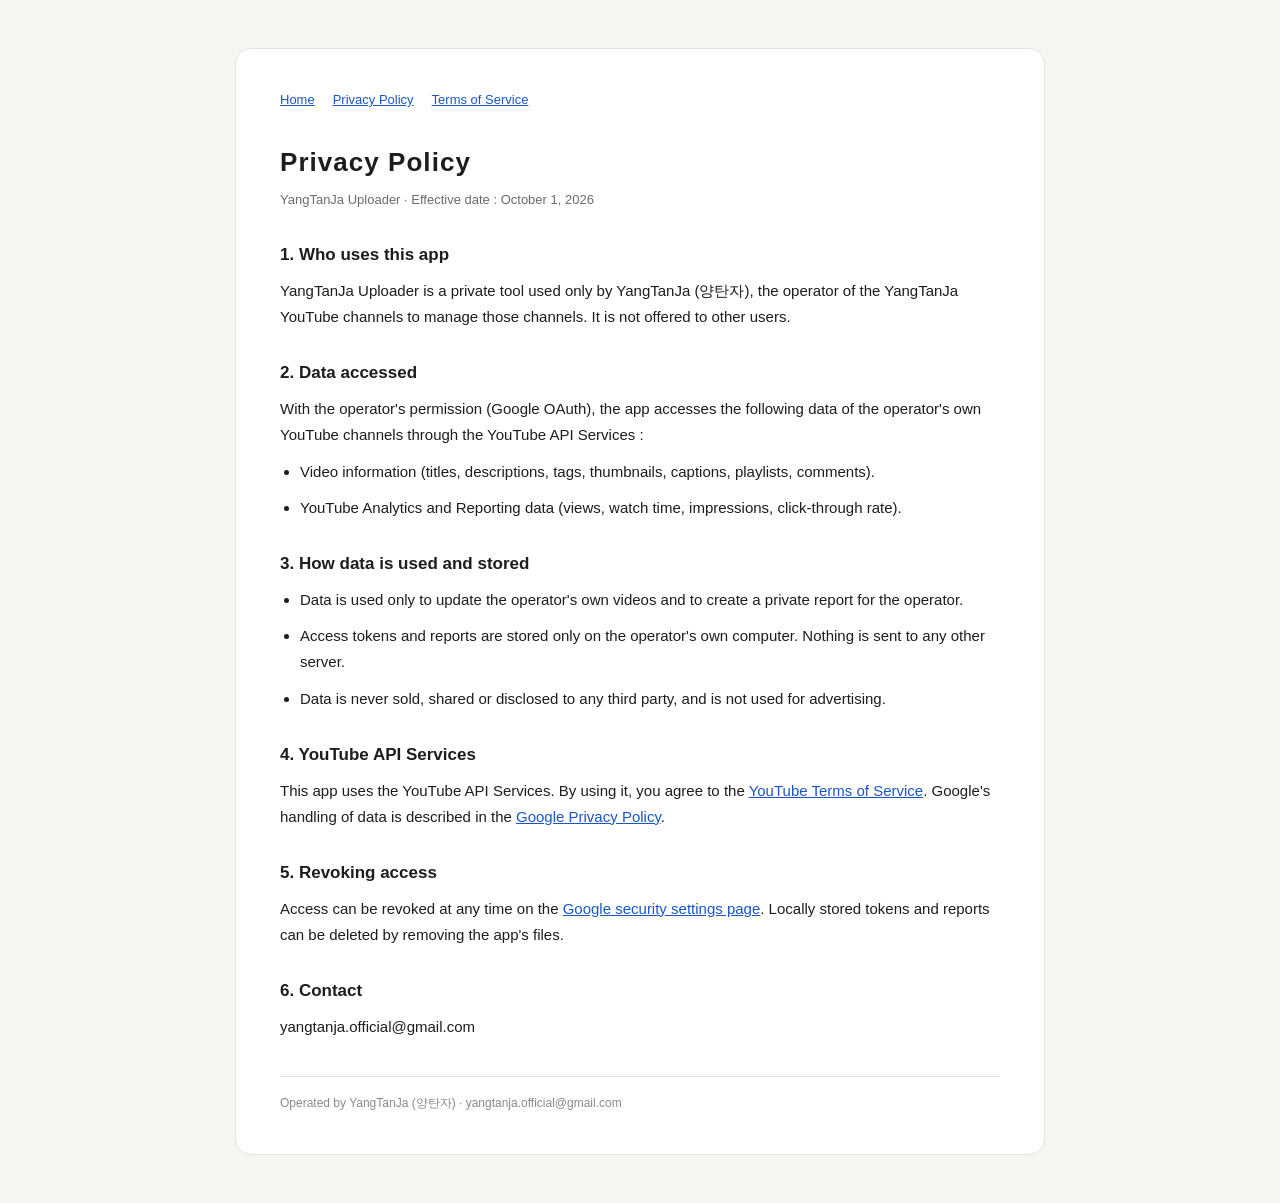
==== privacy.html @ 9a558bab "Add files via upload" ====
<!doctype html>
<html lang="en">
<head>
	<meta charset="utf-8">
	<meta name="viewport" content="width=device-width,initial-scale=1">
	<title>Privacy Policy · YangTanJa Uploader</title>
	<link rel="stylesheet" href="style.css">
</head>
<body>
	<div class="wrap">
		<nav><a href="./">Home</a><a href="privacy.html">Privacy Policy</a><a href="terms.html">Terms of Service</a></nav>
		<h1>Privacy Policy</h1>
		<p class="sub">YangTanJa Uploader · Effective date : October 1, 2026</p>
		<h2>1. Who uses this app</h2>
		<p>YangTanJa Uploader is a private tool used only by YangTanJa (양탄자), the operator of the YangTanJa YouTube channels to manage those channels. It is not offered to other users.</p>
		<h2>2. Data accessed</h2>
		<p>With the operator's permission (Google OAuth), the app accesses the following data of the operator's own YouTube channels through the YouTube API Services :</p>
		<ul>
			<li>Video information (titles, descriptions, tags, thumbnails, captions, playlists, comments).</li>
			<li>YouTube Analytics and Reporting data (views, watch time, impressions, click-through rate).</li>
		</ul>
		<h2>3. How data is used and stored</h2>
		<ul>
			<li>Data is used only to update the operator's own videos and to create a private report for the operator.</li>
			<li>Access tokens and reports are stored only on the operator's own computer. Nothing is sent to any other server.</li>
			<li>Data is never sold, shared or disclosed to any third party, and is not used for advertising.</li>
		</ul>
		<h2>4. YouTube API Services</h2>
		<p>This app uses the YouTube API Services. By using it, you agree to the <a href="https://www.youtube.com/t/terms" target="_blank" rel="noopener">YouTube Terms of Service</a>. Google's handling of data is described in the <a href="https://policies.google.com/privacy" target="_blank" rel="noopener">Google Privacy Policy</a>.</p>
		<h2>5. Revoking access</h2>
		<p>Access can be revoked at any time on the <a href="https://myaccount.google.com/permissions" target="_blank" rel="noopener">Google security settings page</a>. Locally stored tokens and reports can be deleted by removing the app's files.</p>
		<h2>6. Contact</h2>
		<p>yangtanja.official@gmail.com</p>
		<footer>Operated by YangTanJa (양탄자) · yangtanja.official@gmail.com</footer>
	</div>
</body>
</html>
---- style.css ----
body{margin:0;padding:48px 20px;font-family:"Pretendard","Apple SD Gothic Neo","Malgun Gothic",sans-serif;color:#1d1d1f;font-size:15px;line-height:1.75;background:#f6f5f1}
.wrap{margin:0 auto;padding:40px 44px;max-width:720px;background:#ffffff;border:1px solid #e4e2dc;border-radius:16px}
nav{margin:0 0 28px;display:flex;gap:18px;font-size:13px}
h1{margin:0 0 4px;font-size:26px;font-weight:800;letter-spacing:.04em}
h2{margin:28px 0 8px;font-size:17px;font-weight:700}
p,li{margin:0 0 10px}
ul{margin:0 0 10px;padding:0 0 0 20px}
.sub{margin:0 0 24px;color:#6b6b6b;font-size:13px}
a{color:#1a56c4}
footer{margin:36px 0 0;padding:16px 0 0;color:#8a8a8a;font-size:12px;border-top:1px solid #e4e2dc}
@media (max-width:600px){.wrap{padding:28px 22px}}
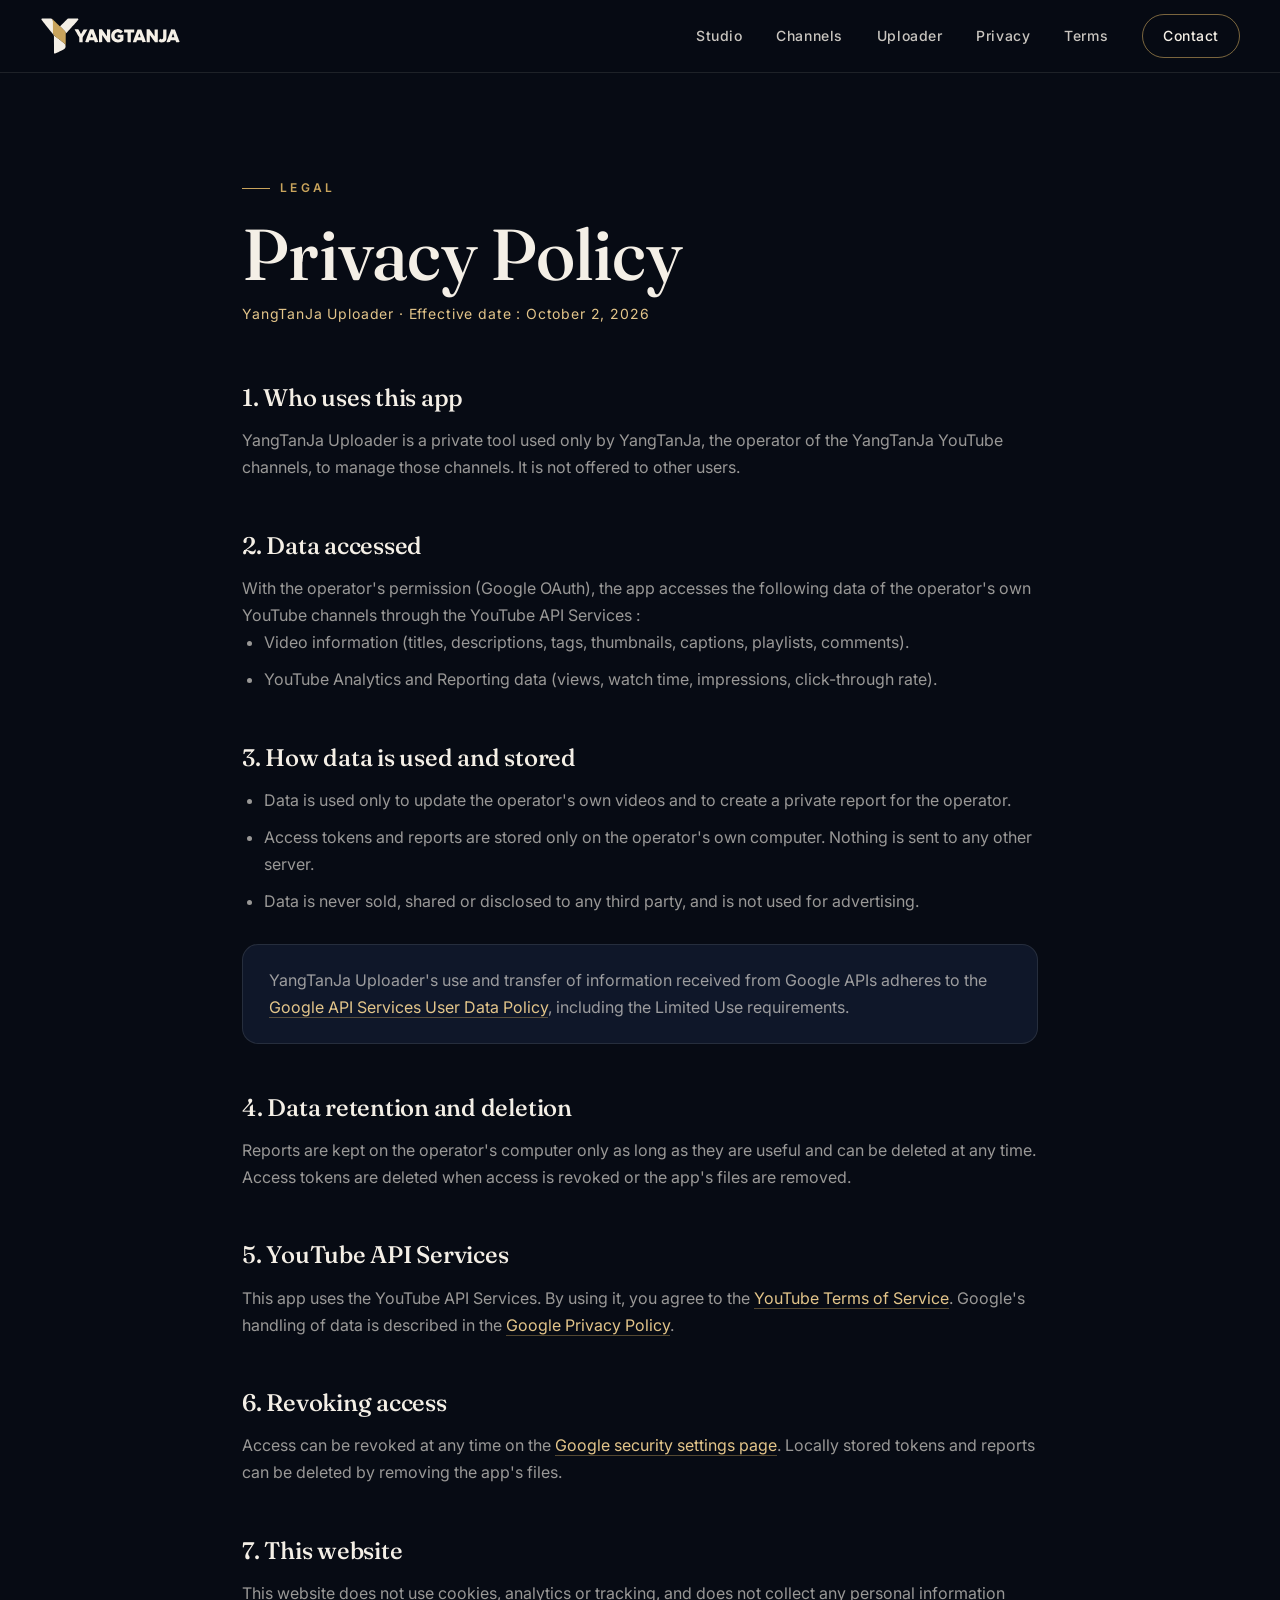
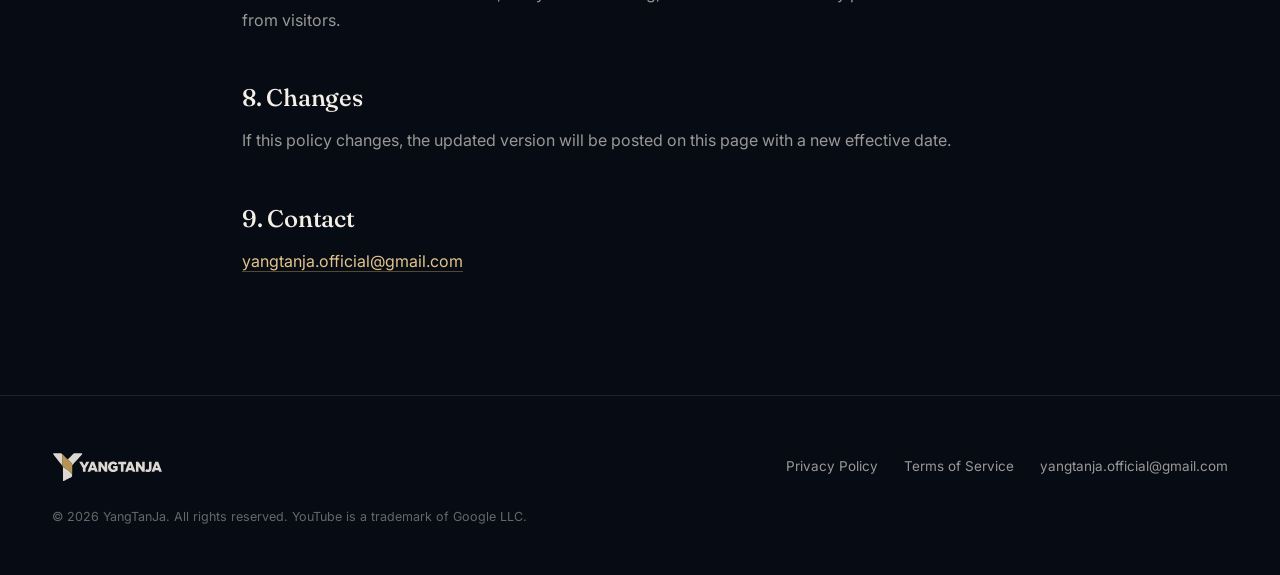
==== commit a7c94f50: "Redesign homepage with new identity" ====
--- a/privacy.html
+++ b/privacy.html
@@ -4,34 +4,69 @@
 	<meta charset="utf-8">
 	<meta name="viewport" content="width=device-width,initial-scale=1">
 	<title>Privacy Policy · YangTanJa Uploader</title>
+	<meta name="theme-color" content="#070B14">
+	<link rel="icon" type="image/svg+xml" href="images/favicon.svg">
+	<link rel="preconnect" href="https://fonts.googleapis.com">
+	<link rel="preconnect" href="https://fonts.gstatic.com" crossorigin>
+	<link href="https://fonts.googleapis.com/css2?family=Fraunces:opsz,wght@9..144,300;9..144,500;9..144,700&family=Inter:wght@300;400;500;600;700&display=swap" rel="stylesheet">
 	<link rel="stylesheet" href="style.css">
 </head>
 <body>
-	<div class="wrap">
-		<nav><a href="./">Home</a><a href="privacy.html">Privacy Policy</a><a href="terms.html">Terms of Service</a></nav>
-		<h1>Privacy Policy</h1>
-		<p class="sub">YangTanJa Uploader · Effective date : October 1, 2026</p>
-		<h2>1. Who uses this app</h2>
-		<p>YangTanJa Uploader is a private tool used only by YangTanJa (양탄자), the operator of the YangTanJa YouTube channels to manage those channels. It is not offered to other users.</p>
-		<h2>2. Data accessed</h2>
-		<p>With the operator's permission (Google OAuth), the app accesses the following data of the operator's own YouTube channels through the YouTube API Services :</p>
-		<ul>
-			<li>Video information (titles, descriptions, tags, thumbnails, captions, playlists, comments).</li>
-			<li>YouTube Analytics and Reporting data (views, watch time, impressions, click-through rate).</li>
-		</ul>
-		<h2>3. How data is used and stored</h2>
-		<ul>
-			<li>Data is used only to update the operator's own videos and to create a private report for the operator.</li>
-			<li>Access tokens and reports are stored only on the operator's own computer. Nothing is sent to any other server.</li>
-			<li>Data is never sold, shared or disclosed to any third party, and is not used for advertising.</li>
-		</ul>
-		<h2>4. YouTube API Services</h2>
-		<p>This app uses the YouTube API Services. By using it, you agree to the <a href="https://www.youtube.com/t/terms" target="_blank" rel="noopener">YouTube Terms of Service</a>. Google's handling of data is described in the <a href="https://policies.google.com/privacy" target="_blank" rel="noopener">Google Privacy Policy</a>.</p>
-		<h2>5. Revoking access</h2>
-		<p>Access can be revoked at any time on the <a href="https://myaccount.google.com/permissions" target="_blank" rel="noopener">Google security settings page</a>. Locally stored tokens and reports can be deleted by removing the app's files.</p>
-		<h2>6. Contact</h2>
-		<p>yangtanja.official@gmail.com</p>
-		<footer>Operated by YangTanJa (양탄자) · yangtanja.official@gmail.com</footer>
-	</div>
+	<header class="top solid">
+		<a class="brand" href="./" aria-label="YangTanJa home"><img src="images/logo.svg" alt="YangTanJa" width="172" height="46"></a>
+		<nav class="menu" aria-label="Main">
+			<a href="./#studio">Studio</a>
+			<a href="./#channels">Channels</a>
+			<a href="./#uploader">Uploader</a>
+			<a href="privacy.html">Privacy</a>
+			<a href="terms.html">Terms</a>
+			<a class="pill" href="./#contact">Contact</a>
+		</nav>
+		<button class="burger" aria-label="Open menu" aria-expanded="false"><span></span><span></span></button>
+	</header>
+	<main class="doc">
+		<div class="wrap">
+			<p class="eyebrow">Legal</p>
+			<h1>Privacy Policy</h1>
+			<p class="sub">YangTanJa Uploader · Effective date : October 2, 2026</p>
+			<h2>1. Who uses this app</h2>
+			<p>YangTanJa Uploader is a private tool used only by YangTanJa, the operator of the YangTanJa YouTube channels, to manage those channels. It is not offered to other users.</p>
+			<h2>2. Data accessed</h2>
+			<p>With the operator's permission (Google OAuth), the app accesses the following data of the operator's own YouTube channels through the YouTube API Services :</p>
+			<ul>
+				<li>Video information (titles, descriptions, tags, thumbnails, captions, playlists, comments).</li>
+				<li>YouTube Analytics and Reporting data (views, watch time, impressions, click-through rate).</li>
+			</ul>
+			<h2>3. How data is used and stored</h2>
+			<ul>
+				<li>Data is used only to update the operator's own videos and to create a private report for the operator.</li>
+				<li>Access tokens and reports are stored only on the operator's own computer. Nothing is sent to any other server.</li>
+				<li>Data is never sold, shared or disclosed to any third party, and is not used for advertising.</li>
+			</ul>
+			<div class="box">
+				<p>YangTanJa Uploader's use and transfer of information received from Google APIs adheres to the <a href="https://developers.google.com/terms/api-services-user-data-policy" target="_blank" rel="noopener">Google API Services User Data Policy</a>, including the Limited Use requirements.</p>
+			</div>
+			<h2>4. Data retention and deletion</h2>
+			<p>Reports are kept on the operator's computer only as long as they are useful and can be deleted at any time. Access tokens are deleted when access is revoked or the app's files are removed.</p>
+			<h2>5. YouTube API Services</h2>
+			<p>This app uses the YouTube API Services. By using it, you agree to the <a href="https://www.youtube.com/t/terms" target="_blank" rel="noopener">YouTube Terms of Service</a>. Google's handling of data is described in the <a href="https://policies.google.com/privacy" target="_blank" rel="noopener">Google Privacy Policy</a>.</p>
+			<h2>6. Revoking access</h2>
+			<p>Access can be revoked at any time on the <a href="https://myaccount.google.com/permissions" target="_blank" rel="noopener">Google security settings page</a>. Locally stored tokens and reports can be deleted by removing the app's files.</p>
+			<h2>7. This website</h2>
+			<p>This website does not use cookies, analytics or tracking, and does not collect any personal information from visitors.</p>
+			<h2>8. Changes</h2>
+			<p>If this policy changes, the updated version will be posted on this page with a new effective date.</p>
+			<h2>9. Contact</h2>
+			<p><a href="mailto:yangtanja.official@gmail.com">yangtanja.official@gmail.com</a></p>
+		</div>
+	</main>
+	<footer class="foot">
+		<div class="wrap">
+			<img src="images/logo.svg" alt="YangTanJa" width="140" height="38">
+			<nav aria-label="Legal"><a href="privacy.html">Privacy Policy</a><a href="terms.html">Terms of Service</a><a href="mailto:yangtanja.official@gmail.com">yangtanja.official@gmail.com</a></nav>
+			<p>© 2026 YangTanJa. All rights reserved. YouTube is a trademark of Google LLC.</p>
+		</div>
+	</footer>
+	<script src="site.js"></script>
 </body>
 </html>
--- a/style.css
+++ b/style.css
@@ -1,11 +1,157 @@
-body{margin:0;padding:48px 20px;font-family:"Pretendard","Apple SD Gothic Neo","Malgun Gothic",sans-serif;color:#1d1d1f;font-size:15px;line-height:1.75;background:#f6f5f1}
-.wrap{margin:0 auto;padding:40px 44px;max-width:720px;background:#ffffff;border:1px solid #e4e2dc;border-radius:16px}
-nav{margin:0 0 28px;display:flex;gap:18px;font-size:13px}
-h1{margin:0 0 4px;font-size:26px;font-weight:800;letter-spacing:.04em}
-h2{margin:28px 0 8px;font-size:17px;font-weight:700}
-p,li{margin:0 0 10px}
-ul{margin:0 0 10px;padding:0 0 0 20px}
-.sub{margin:0 0 24px;color:#6b6b6b;font-size:13px}
-a{color:#1a56c4}
-footer{margin:36px 0 0;padding:16px 0 0;color:#8a8a8a;font-size:12px;border-top:1px solid #e4e2dc}
-@media (max-width:600px){.wrap{padding:28px 22px}}
+:root{--ink:#070B14;--ink2:#0B1222;--panel:#0F1729;--line:rgba(244,239,230,.10);--ivory:#F4EFE6;--mute:rgba(244,239,230,.62);--gold:#C9A45C;--gold2:#E3C58A}
+*{margin:0;padding:0;box-sizing:border-box}
+html{scroll-behavior:smooth}
+body{font-family:"Inter",system-ui,-apple-system,"Segoe UI",sans-serif;color:var(--ivory);font-size:16px;line-height:1.7;background:var(--ink);-webkit-font-smoothing:antialiased}
+img{display:block;max-width:100%}
+a{color:inherit;text-decoration:none}
+em{font-family:"Fraunces",Georgia,serif;font-style:italic;font-weight:300}
+.wrap{margin:0 auto;padding:0 32px;width:100%;max-width:1240px}
+.two{display:grid;grid-template-columns:1fr 1.1fr;gap:80px;align-items:center}
+.eyebrow{margin:0 0 18px;display:inline-flex;gap:10px;align-items:center;color:var(--gold);font-size:12px;font-weight:600;letter-spacing:.28em;text-transform:uppercase}
+.eyebrow::before{content:"";display:block;width:28px;height:1px;background:var(--gold)}
+h1,h2,h3{font-family:"Fraunces",Georgia,serif;font-weight:500;letter-spacing:-.01em}
+h2{margin:0 0 28px;font-size:clamp(36px,5vw,64px);line-height:1.05}
+section{padding:140px 0;position:relative}
+section p{margin:0 0 18px;color:var(--mute);font-size:17px}
+.btn{padding:15px 28px;display:inline-flex;gap:10px;align-items:center;font-size:14px;font-weight:600;letter-spacing:.04em;border-radius:999px;transition:background .3s,color .3s,border-color .3s,transform .3s}
+.btn.gold{color:var(--ink);background:linear-gradient(135deg,var(--gold2),var(--gold));box-shadow:0 10px 40px rgba(201,164,92,.25)}
+.btn.gold:hover{transform:translateY(-2px)}
+.btn.ghost{color:var(--ivory);border:1px solid rgba(244,239,230,.35)}
+.btn.ghost:hover{color:var(--ink);background:var(--ivory);border-color:var(--ivory)}
+.cta{margin:36px 0 0;display:flex;flex-wrap:wrap;gap:14px}
+.top{padding:22px 40px;display:flex;justify-content:space-between;align-items:center;position:fixed;left:0;right:0;top:0;z-index:50;transition:background .4s,padding .4s,backdrop-filter .4s}
+.top.solid{padding:14px 40px;background:rgba(7,11,20,.78);border-bottom:1px solid var(--line);backdrop-filter:blur(16px);-webkit-backdrop-filter:blur(16px)}
+.brand img{width:auto;height:38px}
+.menu{display:flex;gap:34px;align-items:center;font-size:14px;font-weight:500;letter-spacing:.04em}
+.menu a{position:relative;opacity:.82;transition:opacity .3s}
+.menu a:hover{opacity:1}
+.menu a:not(.pill)::after{content:"";position:absolute;left:0;right:0;bottom:-6px;height:1px;background:var(--gold);transform:scaleX(0);transform-origin:left;transition:transform .35s}
+.menu a:not(.pill):hover::after{transform:scaleX(1)}
+.menu .pill{padding:9px 20px;border:1px solid rgba(201,164,92,.6);border-radius:999px;opacity:1}
+.menu .pill:hover{color:var(--ink);background:var(--gold)}
+.burger{padding:10px;display:none;position:relative;width:44px;height:44px;background:none;border:0;cursor:pointer}
+.burger span{display:block;position:absolute;left:10px;right:10px;height:2px;background:var(--ivory);transition:transform .3s,top .3s}
+.burger span:first-child{top:16px}
+.burger span:last-child{top:26px}
+.hero{padding:0;display:flex;flex-direction:column;justify-content:center;position:relative;overflow:hidden;height:100vh;min-height:720px}
+.slides{position:absolute;left:0;right:0;top:0;bottom:0}
+.slide{position:absolute;left:0;right:0;top:0;bottom:0;background-size:cover;background-position:center;opacity:0;transform:scale(1.12);transition:opacity 2.2s ease,transform 9s linear}
+.slide.on{opacity:1;transform:scale(1)}
+.slides::after{content:"";position:absolute;left:0;right:0;top:0;bottom:0;background:radial-gradient(120% 90% at 30% 40%,rgba(7,11,20,.15),rgba(7,11,20,.75) 70%),linear-gradient(180deg,rgba(7,11,20,.55),rgba(7,11,20,.1) 35%,rgba(7,11,20,.92))}
+.threads{position:absolute;left:0;top:0;width:100%;height:100%;pointer-events:none;mix-blend-mode:screen;opacity:.9}
+.grain{position:absolute;left:-50%;top:-50%;width:200%;height:200%;background-image:url("data:image/svg+xml;utf8,<svg xmlns='http://www.w3.org/2000/svg' width='180' height='180'><filter id='n'><feTurbulence type='fractalNoise' baseFrequency='.9' numOctaves='2' stitchTiles='stitch'/></filter><rect width='100%' height='100%' filter='url(%23n)' opacity='.55'/></svg>");pointer-events:none;opacity:.08;animation:grain 1.2s steps(6) infinite}
+@keyframes grain{0%{transform:translate(0,0)}20%{transform:translate(-3%,2%)}40%{transform:translate(2%,-3%)}60%{transform:translate(-2%,-1%)}80%{transform:translate(3%,2%)}100%{transform:translate(0,0)}}
+.hero-in{margin:0 auto;padding:0 32px;position:relative;width:100%;max-width:1240px;z-index:2}
+.hero h1{margin:0 0 28px;font-size:clamp(48px,8.4vw,128px);font-weight:400;line-height:.98;letter-spacing:-.025em}
+.hero h1 em{color:var(--gold2)}
+.lede{margin:0;max-width:640px;color:rgba(244,239,230,.82);font-size:clamp(17px,1.5vw,20px)}
+.hero-foot{margin:0 auto;padding:0 32px;display:flex;justify-content:flex-end;align-items:flex-end;position:absolute;left:0;right:0;bottom:56px;max-width:1240px;z-index:2}
+.stats{display:flex;gap:48px;list-style:none}
+.stats li{display:flex;flex-direction:column}
+.stats b{font-family:"Fraunces",Georgia,serif;font-size:44px;font-weight:300;line-height:1}
+.stats span{margin:8px 0 0;color:var(--mute);font-size:11px;letter-spacing:.24em;text-transform:uppercase}
+.dots{display:flex;gap:10px}
+.dots button{padding:0;width:34px;height:3px;background:rgba(244,239,230,.25);border:0;cursor:pointer;transition:background .4s,width .4s}
+.dots button.on{width:56px;background:var(--gold)}
+.scroll{position:absolute;left:50%;bottom:28px;width:22px;height:36px;border:1px solid rgba(244,239,230,.45);border-radius:12px;transform:translateX(-50%);z-index:2}
+.scroll span{position:absolute;left:50%;top:7px;width:2px;height:7px;background:var(--ivory);border-radius:2px;transform:translateX(-50%);animation:wheel 2s infinite}
+@keyframes wheel{0%{opacity:0;transform:translate(-50%,0)}30%{opacity:1}100%{opacity:0;transform:translate(-50%,12px)}}
+.ticker{padding:26px 0;overflow:hidden;background:var(--ink2);border-top:1px solid var(--line);border-bottom:1px solid var(--line)}
+.track{display:flex;gap:36px;align-items:center;width:max-content;font-family:"Fraunces",Georgia,serif;color:rgba(244,239,230,.75);font-size:28px;font-weight:300;white-space:nowrap;animation:marquee 48s linear infinite}
+.track i{color:var(--gold);font-size:16px;font-style:normal}
+@keyframes marquee{to{transform:translateX(-50%)}}
+.studio{background:radial-gradient(60% 50% at 15% 30%,rgba(201,164,92,.10),transparent 70%),var(--ink)}
+.mark-stage{display:grid;place-items:center;position:relative;aspect-ratio:1;background:radial-gradient(closest-side,rgba(201,164,92,.16),transparent 75%);border:1px solid var(--line);border-radius:32px}
+.mark-stage img{position:relative;width:52%;filter:drop-shadow(0 30px 60px rgba(0,0,0,.6));animation:float 7s ease-in-out infinite;z-index:2}
+@keyframes float{50%{transform:translateY(-14px) rotate(-1.5deg)}}
+.weave{position:absolute;left:0;top:0;width:100%;height:100%;opacity:.55}
+.weave path{fill:none;stroke:var(--gold);stroke-width:1;stroke-dasharray:900;stroke-dashoffset:900;animation:draw 6s ease-in-out infinite alternate}
+.weave path:nth-child(2){animation-delay:.8s}
+.weave path:nth-child(3){animation-delay:1.6s}
+@keyframes draw{to{stroke-dashoffset:0}}
+.studio em{color:var(--gold2);font-size:1.1em}
+.pillars{margin:40px 0 0;display:grid;gap:0;list-style:none;border-top:1px solid var(--line)}
+.pillars li{padding:22px 0;display:grid;grid-template-columns:140px 1fr;gap:20px;border-bottom:1px solid var(--line)}
+.pillars b{font-family:"Fraunces",Georgia,serif;font-size:22px;font-weight:500}
+.pillars span{color:var(--mute);font-size:15px}
+.channels{background:var(--ink2)}
+.channels .head{margin:0 0 56px;display:flex;flex-wrap:wrap;justify-content:space-between;align-items:flex-end;gap:30px}
+.channels h2{margin:0}
+.filters{display:flex;flex-wrap:wrap;gap:8px}
+.filters button{padding:10px 20px;font-family:inherit;color:var(--mute);font-size:13px;font-weight:600;letter-spacing:.06em;background:transparent;border:1px solid var(--line);border-radius:999px;cursor:pointer;transition:color .3s,background .3s,border-color .3s}
+.filters button:hover{color:var(--ivory);border-color:rgba(244,239,230,.4)}
+.filters button.on{color:var(--ink);background:var(--gold);border-color:var(--gold)}
+.grid{display:grid;grid-template-columns:repeat(4,1fr);gap:22px}
+.grid.three{grid-template-columns:repeat(3,1fr)}
+.card{display:flex;flex-direction:column;position:relative;overflow:hidden;background:var(--panel);border:1px solid var(--line);border-radius:20px;transform-style:preserve-3d;transition:transform .5s cubic-bezier(.2,.7,.2,1),border-color .4s,box-shadow .5s,opacity .5s}
+.card::before{content:"";position:absolute;left:0;top:0;width:100%;height:100%;background:radial-gradient(400px circle at var(--mx,50%) var(--my,0%),rgba(227,197,138,.16),transparent 45%);pointer-events:none;opacity:0;z-index:3;transition:opacity .4s}
+.card:hover{border-color:rgba(201,164,92,.5);box-shadow:0 30px 70px rgba(0,0,0,.45)}
+.card:hover::before{opacity:1}
+.card.hide{display:none}
+.card figure{position:relative;overflow:hidden;aspect-ratio:4/5}
+.card figure::after{content:"";position:absolute;left:0;right:0;bottom:0;height:45%;background:linear-gradient(180deg,transparent,rgba(15,23,41,.95))}
+.card img{width:100%;height:100%;object-fit:cover;transform:scale(1.02);transition:transform 1.2s cubic-bezier(.2,.7,.2,1)}
+.card:hover img{transform:scale(1.1)}
+.meta{margin:-56px 0 0;padding:0 22px 24px;position:relative;z-index:2}
+.tag{margin:0 0 10px;padding:4px 10px;display:inline-block;color:var(--gold2);font-size:10.5px;font-weight:600;letter-spacing:.16em;text-transform:uppercase;background:rgba(7,11,20,.7);border:1px solid rgba(201,164,92,.35);border-radius:999px}
+.meta h3{margin:0 0 8px;font-size:22px;line-height:1.2}
+.meta p{margin:0 0 18px;color:var(--mute);font-size:14px;line-height:1.6}
+.go{display:inline-flex;gap:8px;align-items:center;color:var(--ivory);font-size:12.5px;font-weight:600;letter-spacing:.06em}
+.go i{color:var(--gold);font-style:normal;transition:transform .3s}
+.card:hover .go i{transform:translate(3px,-3px)}
+.steps{margin:56px 0 0;display:grid;grid-template-columns:repeat(5,1fr);gap:0;list-style:none;border-top:1px solid var(--line)}
+.steps li{padding:34px 26px 34px 0;position:relative;border-right:1px solid var(--line)}
+.steps li+li{padding-left:26px}
+.steps li:last-child{border-right:0}
+.n{margin:0 0 30px;display:block;font-family:"Fraunces",Georgia,serif;color:var(--gold);font-size:15px;letter-spacing:.1em}
+.steps h3{margin:0 0 12px;font-size:21px}
+.steps p{margin:0;font-size:14.5px}
+.note{margin:48px 0 0;padding:20px 24px;max-width:860px;font-size:14px;background:rgba(201,164,92,.06);border-left:2px solid var(--gold);border-radius:0 12px 12px 0}
+.uploader{background:linear-gradient(180deg,var(--ink),var(--ink2))}
+.checks{margin:24px 0;list-style:none}
+.checks li{margin:0 0 12px;padding:0 0 0 32px;position:relative;color:var(--ivory);font-size:15.5px}
+.checks li::before{content:"";position:absolute;left:0;top:8px;width:16px;height:9px;border-left:2px solid var(--gold);border-bottom:2px solid var(--gold);transform:rotate(-45deg)}
+.panel{overflow:hidden;background:linear-gradient(160deg,#121C33,#0A1120);border:1px solid var(--line);border-radius:22px;box-shadow:0 40px 90px rgba(0,0,0,.5)}
+.panel-top{padding:16px 20px;display:flex;gap:8px;align-items:center;color:var(--mute);font-size:12.5px;border-bottom:1px solid var(--line)}
+.panel-top i{display:block;width:10px;height:10px;background:rgba(244,239,230,.18);border-radius:50%}
+.panel-top span{margin:0 0 0 10px}
+.panel-body{padding:26px 28px 30px}
+.row{padding:16px 0;display:flex;justify-content:space-between;gap:20px;font-size:14.5px;border-bottom:1px dashed var(--line)}
+.row span{color:var(--mute)}
+.row b{color:var(--gold2);font-weight:600;text-align:right}
+.bar{margin:26px 0 0;overflow:hidden;height:4px;background:rgba(244,239,230,.08);border-radius:4px}
+.bar span{display:block;width:40%;height:100%;background:linear-gradient(90deg,transparent,var(--gold),transparent);animation:scan 2.8s ease-in-out infinite}
+@keyframes scan{0%{transform:translateX(-100%)}100%{transform:translateX(260%)}}
+.contact{text-align:center;background:radial-gradient(50% 60% at 50% 100%,rgba(201,164,92,.14),transparent 70%),var(--ink2)}
+.contact .eyebrow::after{content:"";display:block;width:28px;height:1px;background:var(--gold)}
+.mail{margin:28px 0 0;display:inline-flex;gap:16px;align-items:center;font-family:"Fraunces",Georgia,serif;font-size:clamp(24px,3.6vw,46px);font-weight:300;border-bottom:1px solid rgba(201,164,92,.5);transition:color .3s,border-color .3s}
+.mail i{color:var(--gold);font-style:normal;transition:transform .3s}
+.mail:hover{color:var(--gold2);border-color:var(--gold2)}
+.mail:hover i{transform:translateX(6px)}
+.foot{padding:56px 0 48px;background:var(--ink);border-top:1px solid var(--line)}
+.foot .wrap{display:flex;flex-wrap:wrap;justify-content:space-between;align-items:center;gap:24px}
+.foot img{width:auto;height:30px;opacity:.9}
+.foot nav{display:flex;flex-wrap:wrap;gap:26px;font-size:13.5px}
+.foot nav a{color:var(--mute);transition:color .3s}
+.foot nav a:hover{color:var(--gold2)}
+.foot p{margin:0;width:100%;color:rgba(244,239,230,.4);font-size:12.5px}
+.reveal{opacity:0;transform:translateY(28px);transition:opacity 1s cubic-bezier(.2,.7,.2,1),transform 1s cubic-bezier(.2,.7,.2,1)}
+.reveal.in{opacity:1;transform:none}
+.doc{padding:170px 0 120px}
+.doc .wrap{max-width:860px}
+.doc h1{margin:0 0 10px;font-size:clamp(40px,6vw,72px);line-height:1.05}
+.doc .eyebrow{color:var(--gold);font-size:12px}
+.doc .sub{margin:0 0 56px;color:var(--gold2);font-size:14px;letter-spacing:.06em}
+.doc h2{margin:48px 0 14px;font-size:24px;line-height:1.3}
+.doc p,.doc li{color:var(--mute);font-size:16px}
+.doc ul{margin:0 0 18px;padding:0 0 0 22px}
+.doc li{margin:0 0 10px}
+.doc a{color:var(--gold2);border-bottom:1px solid rgba(201,164,92,.4)}
+.doc a:hover{border-color:var(--gold2)}
+.doc .box{margin:28px 0;padding:22px 26px;background:var(--panel);border:1px solid var(--line);border-radius:16px}
+@media (max-width:1100px){.grid{grid-template-columns:repeat(3,1fr)}.steps{grid-template-columns:repeat(2,1fr)}.steps li,.steps li+li{padding:30px 24px 30px 0;border-right:0;border-bottom:1px solid var(--line)}}
+@media (max-width:860px){section{padding:100px 0}.two{grid-template-columns:1fr;gap:48px}.grid{grid-template-columns:repeat(2,1fr);gap:14px}.top,.top.solid{padding:14px 20px}.burger{display:block}.menu{padding:100px 32px;display:flex;flex-direction:column;gap:28px;align-items:flex-start;position:fixed;left:0;right:0;top:0;bottom:0;font-size:22px;background:rgba(7,11,20,.97);opacity:0;pointer-events:none;transition:opacity .35s}.menu.open{opacity:1;pointer-events:auto}.burger[aria-expanded=true] span:first-child{top:21px;transform:rotate(45deg)}.burger[aria-expanded=true] span:last-child{top:21px;transform:rotate(-45deg)}.burger{z-index:60}.hero-foot{bottom:40px}.stats{gap:28px}.stats b{font-size:34px}.dots{display:none}.mark-stage{max-width:420px}.pillars li{grid-template-columns:1fr;gap:4px}}
+@media (max-width:560px){.wrap,.hero-in,.hero-foot{padding:0 20px}.grid{grid-template-columns:1fr}.steps{grid-template-columns:1fr}.track{font-size:22px}.meta{margin:-48px 0 0}.scroll{display:none}}
+@media (prefers-reduced-motion:reduce){.slide,.reveal,.card,.card img{transition:none}.grain,.track,.mark-stage img,.weave path,.bar span,.scroll span{animation:none}.reveal{opacity:1;transform:none}}
+.channels .side{margin:0;max-width:420px;font-size:16px}
+@media (max-width:860px){.grid.three{grid-template-columns:1fr}}
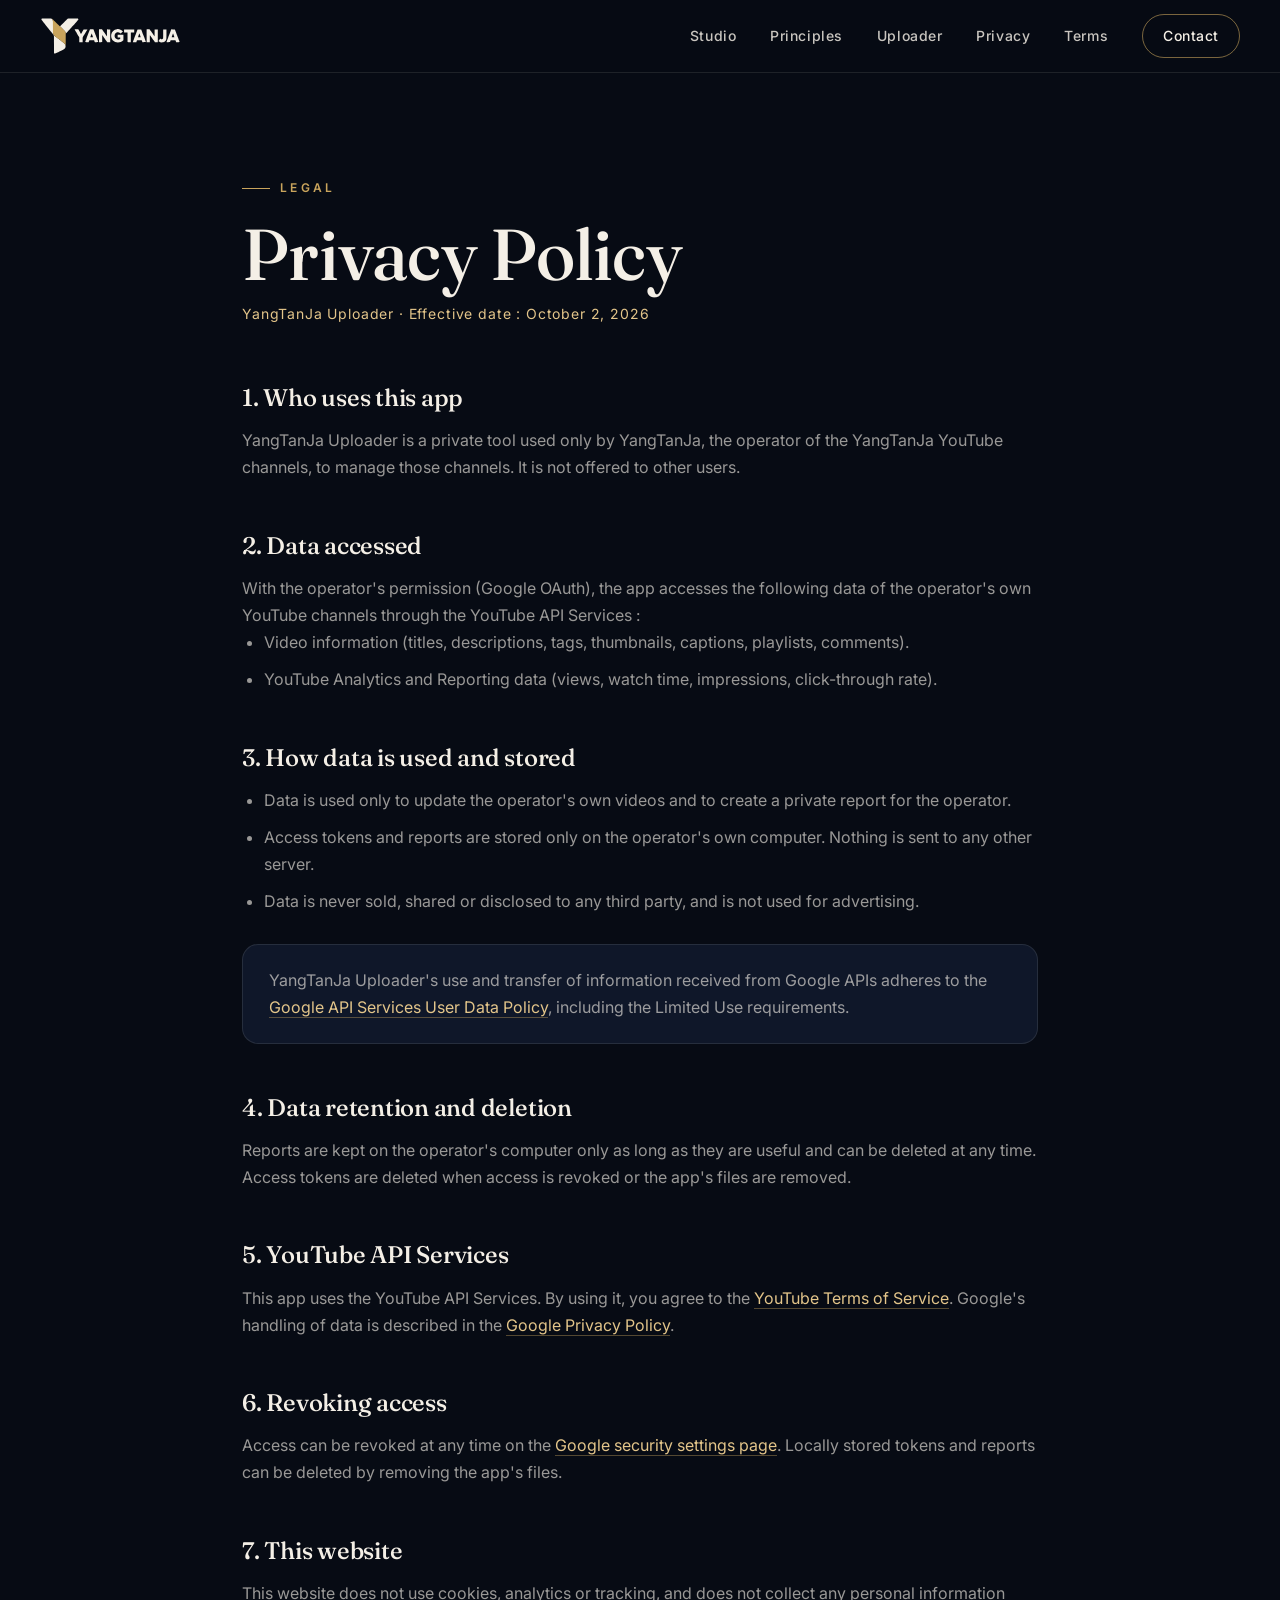
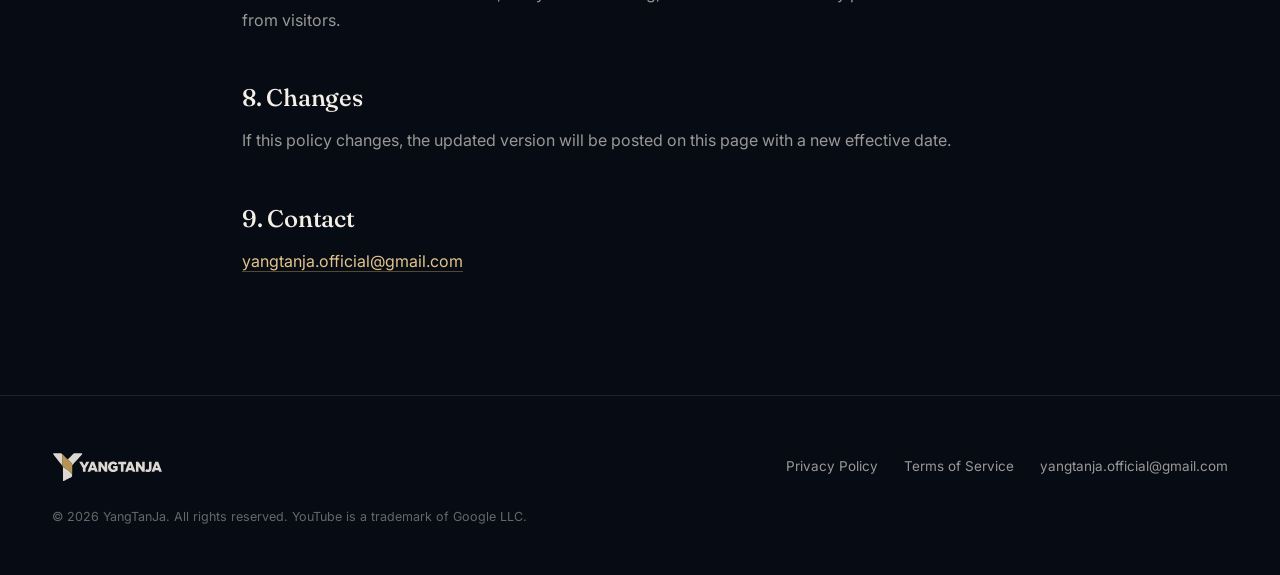
==== commit b64c1fb0: "Add versioning to CSS and JS file links" ====
--- a/privacy.html
+++ b/privacy.html
@@ -9,14 +9,14 @@
 	<link rel="preconnect" href="https://fonts.googleapis.com">
 	<link rel="preconnect" href="https://fonts.gstatic.com" crossorigin>
 	<link href="https://fonts.googleapis.com/css2?family=Fraunces:opsz,wght@9..144,300;9..144,500;9..144,700&family=Inter:wght@300;400;500;600;700&display=swap" rel="stylesheet">
-	<link rel="stylesheet" href="style.css">
+	<link rel="stylesheet" href="style.css?v=2">
 </head>
 <body>
 	<header class="top solid">
 		<a class="brand" href="./" aria-label="YangTanJa home"><img src="images/logo.svg" alt="YangTanJa" width="172" height="46"></a>
 		<nav class="menu" aria-label="Main">
 			<a href="./#studio">Studio</a>
-			<a href="./#channels">Channels</a>
+			<a href="./#principles">Principles</a>
 			<a href="./#uploader">Uploader</a>
 			<a href="privacy.html">Privacy</a>
 			<a href="terms.html">Terms</a>
@@ -67,6 +67,6 @@
 			<p>© 2026 YangTanJa. All rights reserved. YouTube is a trademark of Google LLC.</p>
 		</div>
 	</footer>
-	<script src="site.js"></script>
+	<script src="site.js?v=2"></script>
 </body>
 </html>
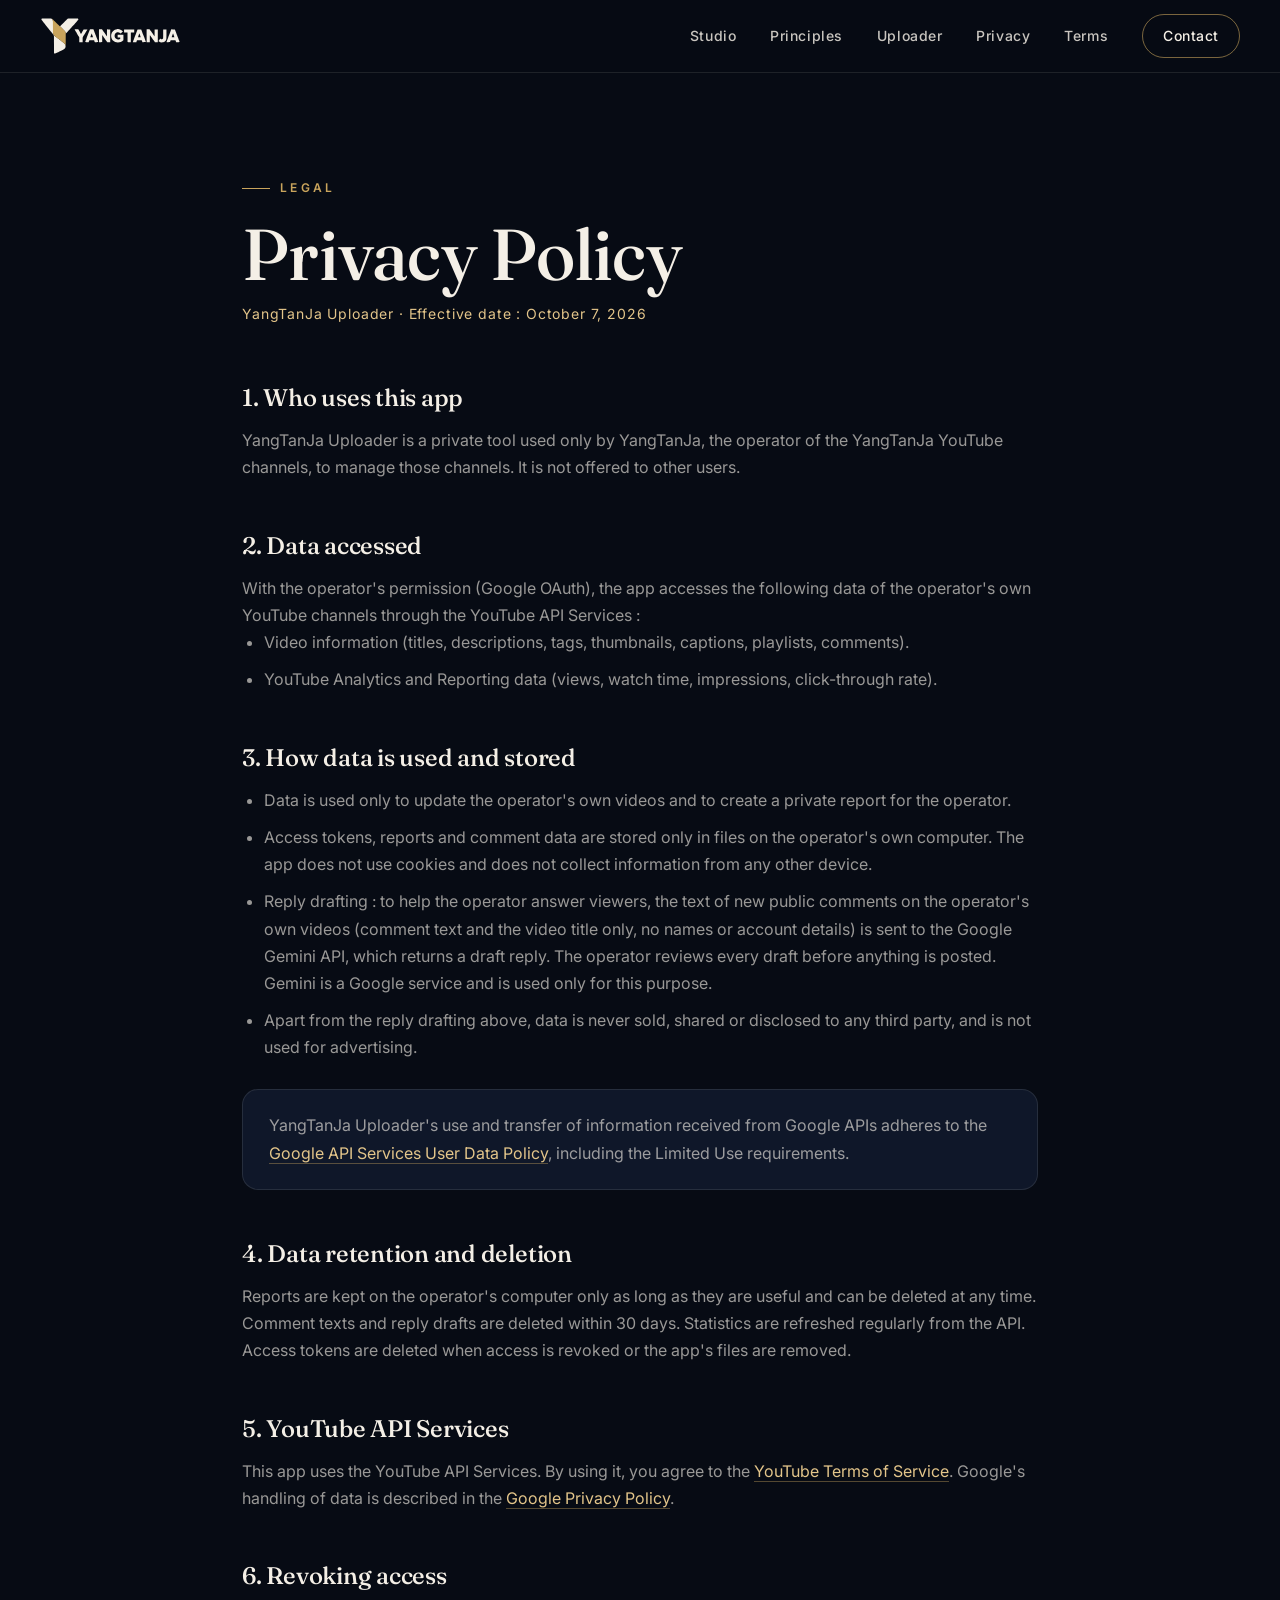
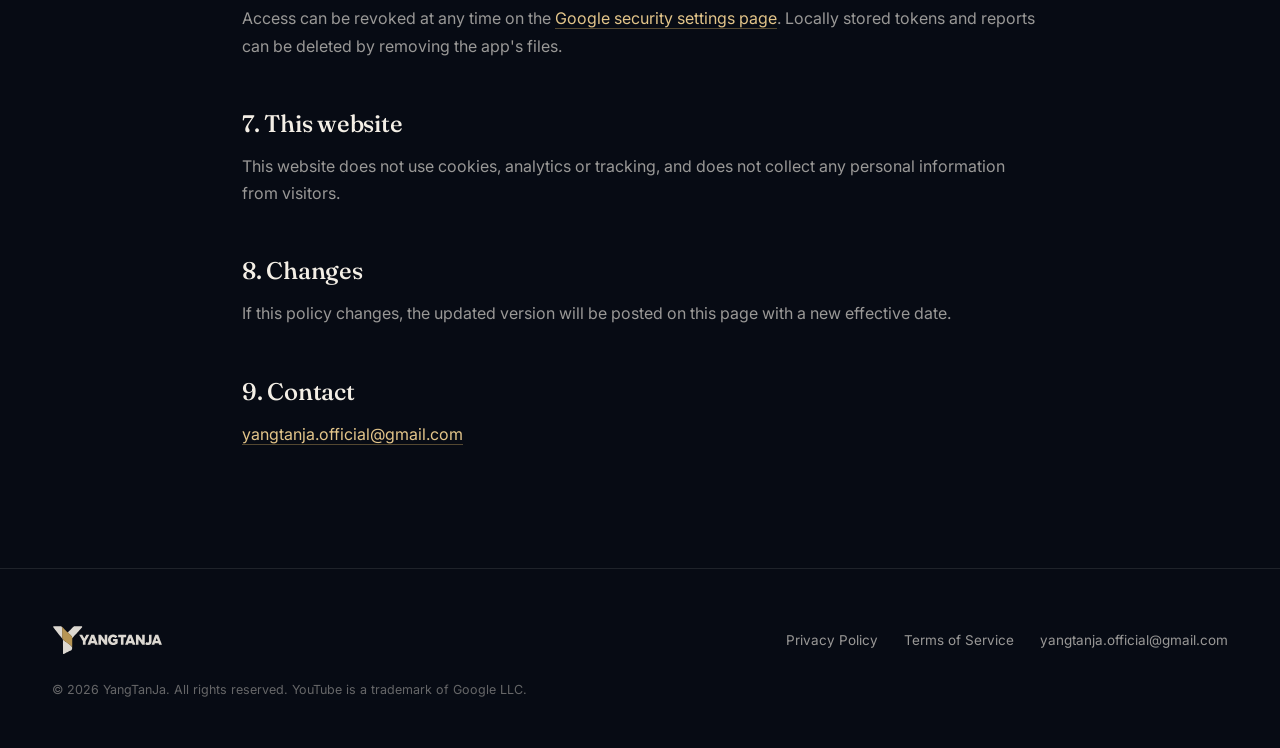
==== commit b6a0dda4: "Add files via upload" ====
--- a/privacy.html
+++ b/privacy.html
@@ -28,7 +28,7 @@
 		<div class="wrap">
 			<p class="eyebrow">Legal</p>
 			<h1>Privacy Policy</h1>
-			<p class="sub">YangTanJa Uploader · Effective date : October 2, 2026</p>
+			<p class="sub">YangTanJa Uploader · Effective date : October 7, 2026</p>
 			<h2>1. Who uses this app</h2>
 			<p>YangTanJa Uploader is a private tool used only by YangTanJa, the operator of the YangTanJa YouTube channels, to manage those channels. It is not offered to other users.</p>
 			<h2>2. Data accessed</h2>
@@ -40,18 +40,19 @@
 			<h2>3. How data is used and stored</h2>
 			<ul>
 				<li>Data is used only to update the operator's own videos and to create a private report for the operator.</li>
-				<li>Access tokens and reports are stored only on the operator's own computer. Nothing is sent to any other server.</li>
-				<li>Data is never sold, shared or disclosed to any third party, and is not used for advertising.</li>
+				<li>Access tokens, reports and comment data are stored only in files on the operator's own computer. The app does not use cookies and does not collect information from any other device.</li>
+				<li>Reply drafting : to help the operator answer viewers, the text of new public comments on the operator's own videos (comment text and the video title only, no names or account details) is sent to the Google Gemini API, which returns a draft reply. The operator reviews every draft before anything is posted. Gemini is a Google service and is used only for this purpose.</li>
+				<li>Apart from the reply drafting above, data is never sold, shared or disclosed to any third party, and is not used for advertising.</li>
 			</ul>
 			<div class="box">
 				<p>YangTanJa Uploader's use and transfer of information received from Google APIs adheres to the <a href="https://developers.google.com/terms/api-services-user-data-policy" target="_blank" rel="noopener">Google API Services User Data Policy</a>, including the Limited Use requirements.</p>
 			</div>
 			<h2>4. Data retention and deletion</h2>
-			<p>Reports are kept on the operator's computer only as long as they are useful and can be deleted at any time. Access tokens are deleted when access is revoked or the app's files are removed.</p>
+			<p>Reports are kept on the operator's computer only as long as they are useful and can be deleted at any time. Comment texts and reply drafts are deleted within 30 days. Statistics are refreshed regularly from the API. Access tokens are deleted when access is revoked or the app's files are removed.</p>
 			<h2>5. YouTube API Services</h2>
 			<p>This app uses the YouTube API Services. By using it, you agree to the <a href="https://www.youtube.com/t/terms" target="_blank" rel="noopener">YouTube Terms of Service</a>. Google's handling of data is described in the <a href="https://policies.google.com/privacy" target="_blank" rel="noopener">Google Privacy Policy</a>.</p>
 			<h2>6. Revoking access</h2>
-			<p>Access can be revoked at any time on the <a href="https://myaccount.google.com/permissions" target="_blank" rel="noopener">Google security settings page</a>. Locally stored tokens and reports can be deleted by removing the app's files.</p>
+			<p>Access can be revoked at any time on the <a href="https://security.google.com/settings/security/permissions" target="_blank" rel="noopener">Google security settings page</a>. Locally stored tokens and reports can be deleted by removing the app's files.</p>
 			<h2>7. This website</h2>
 			<p>This website does not use cookies, analytics or tracking, and does not collect any personal information from visitors.</p>
 			<h2>8. Changes</h2>
